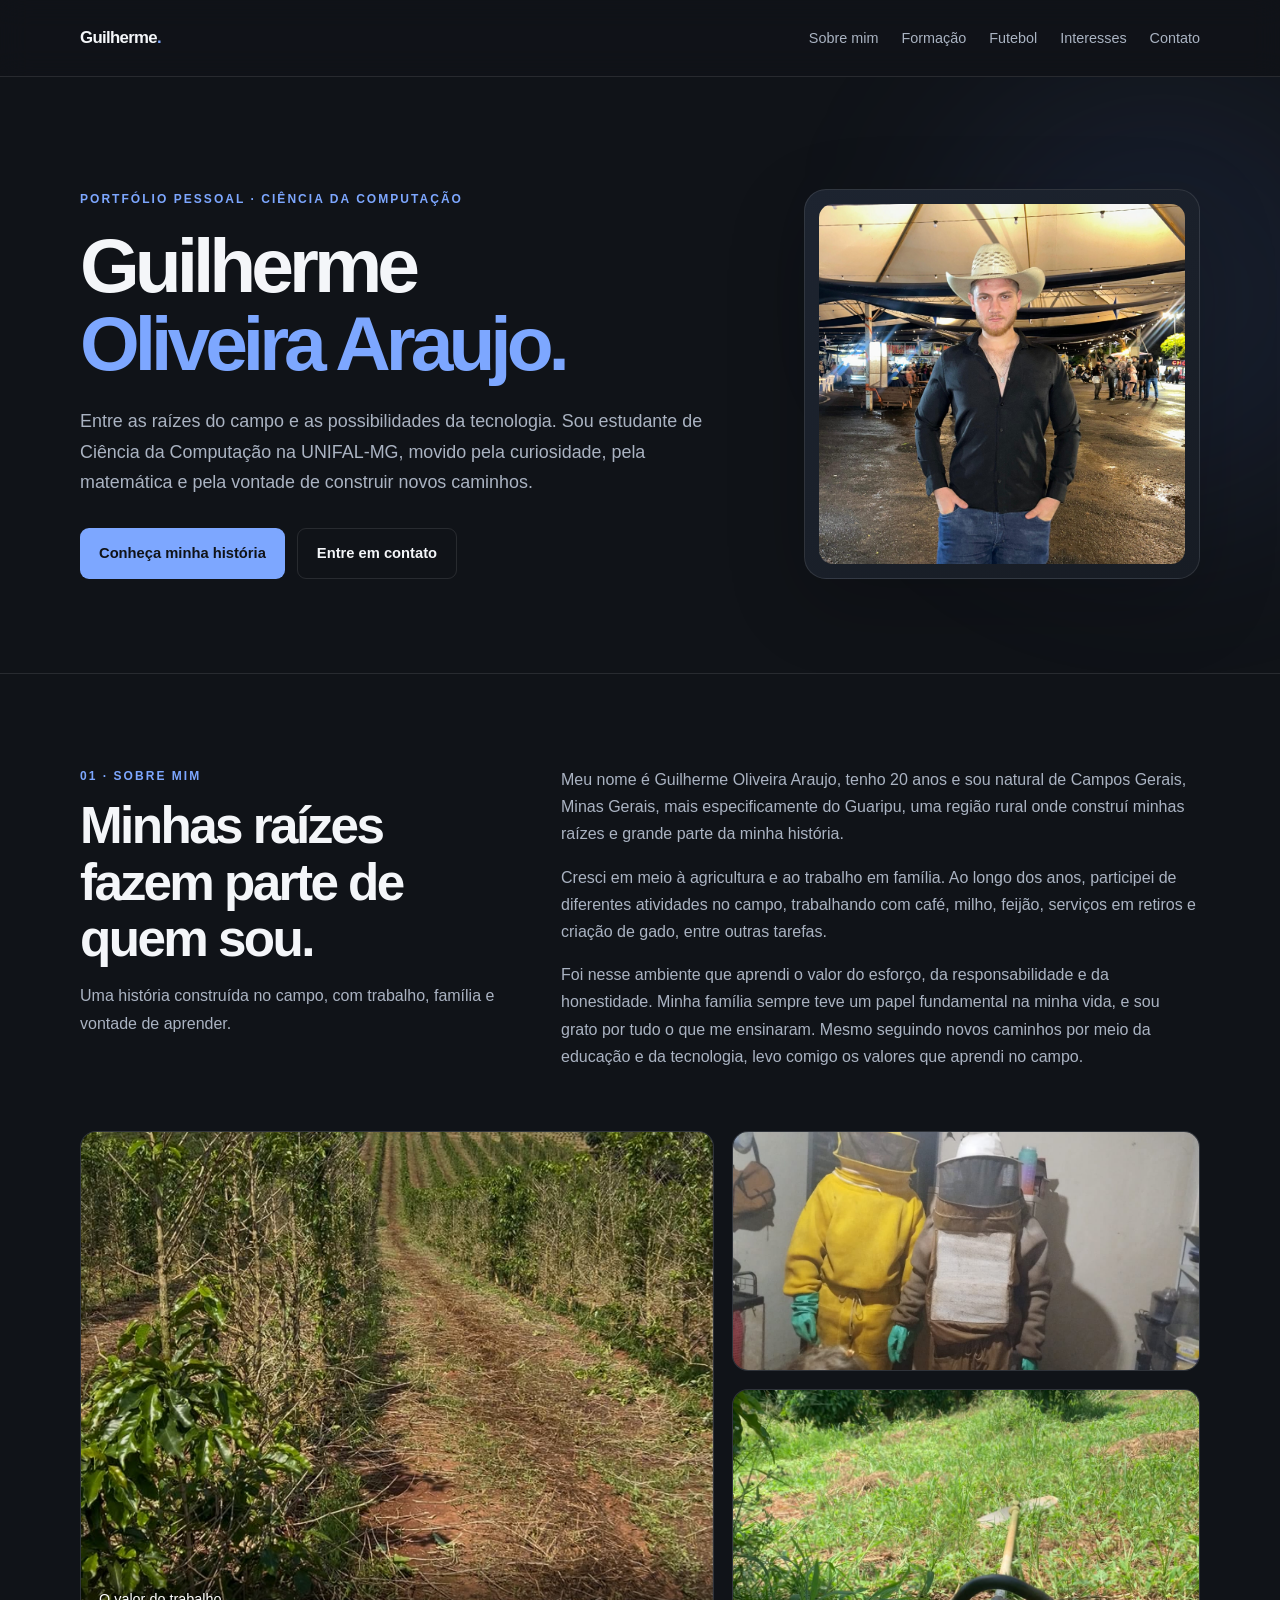
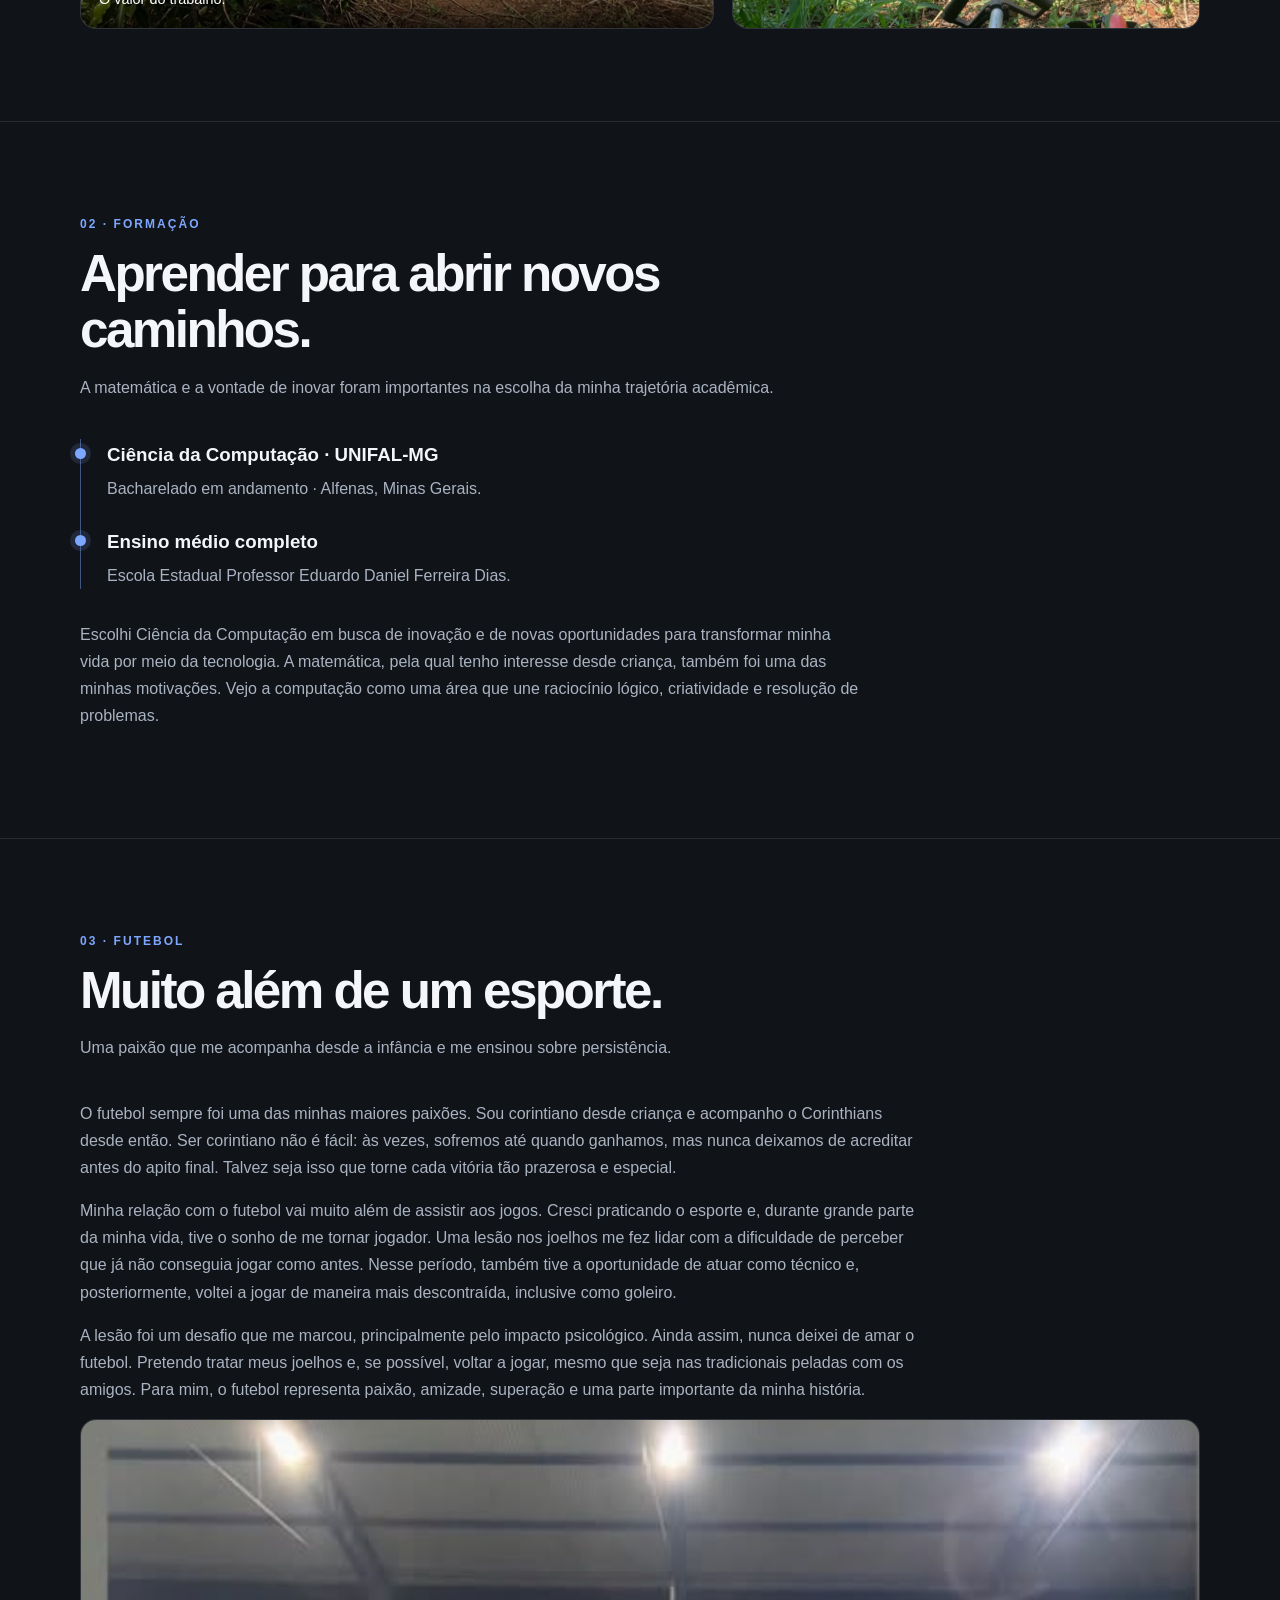
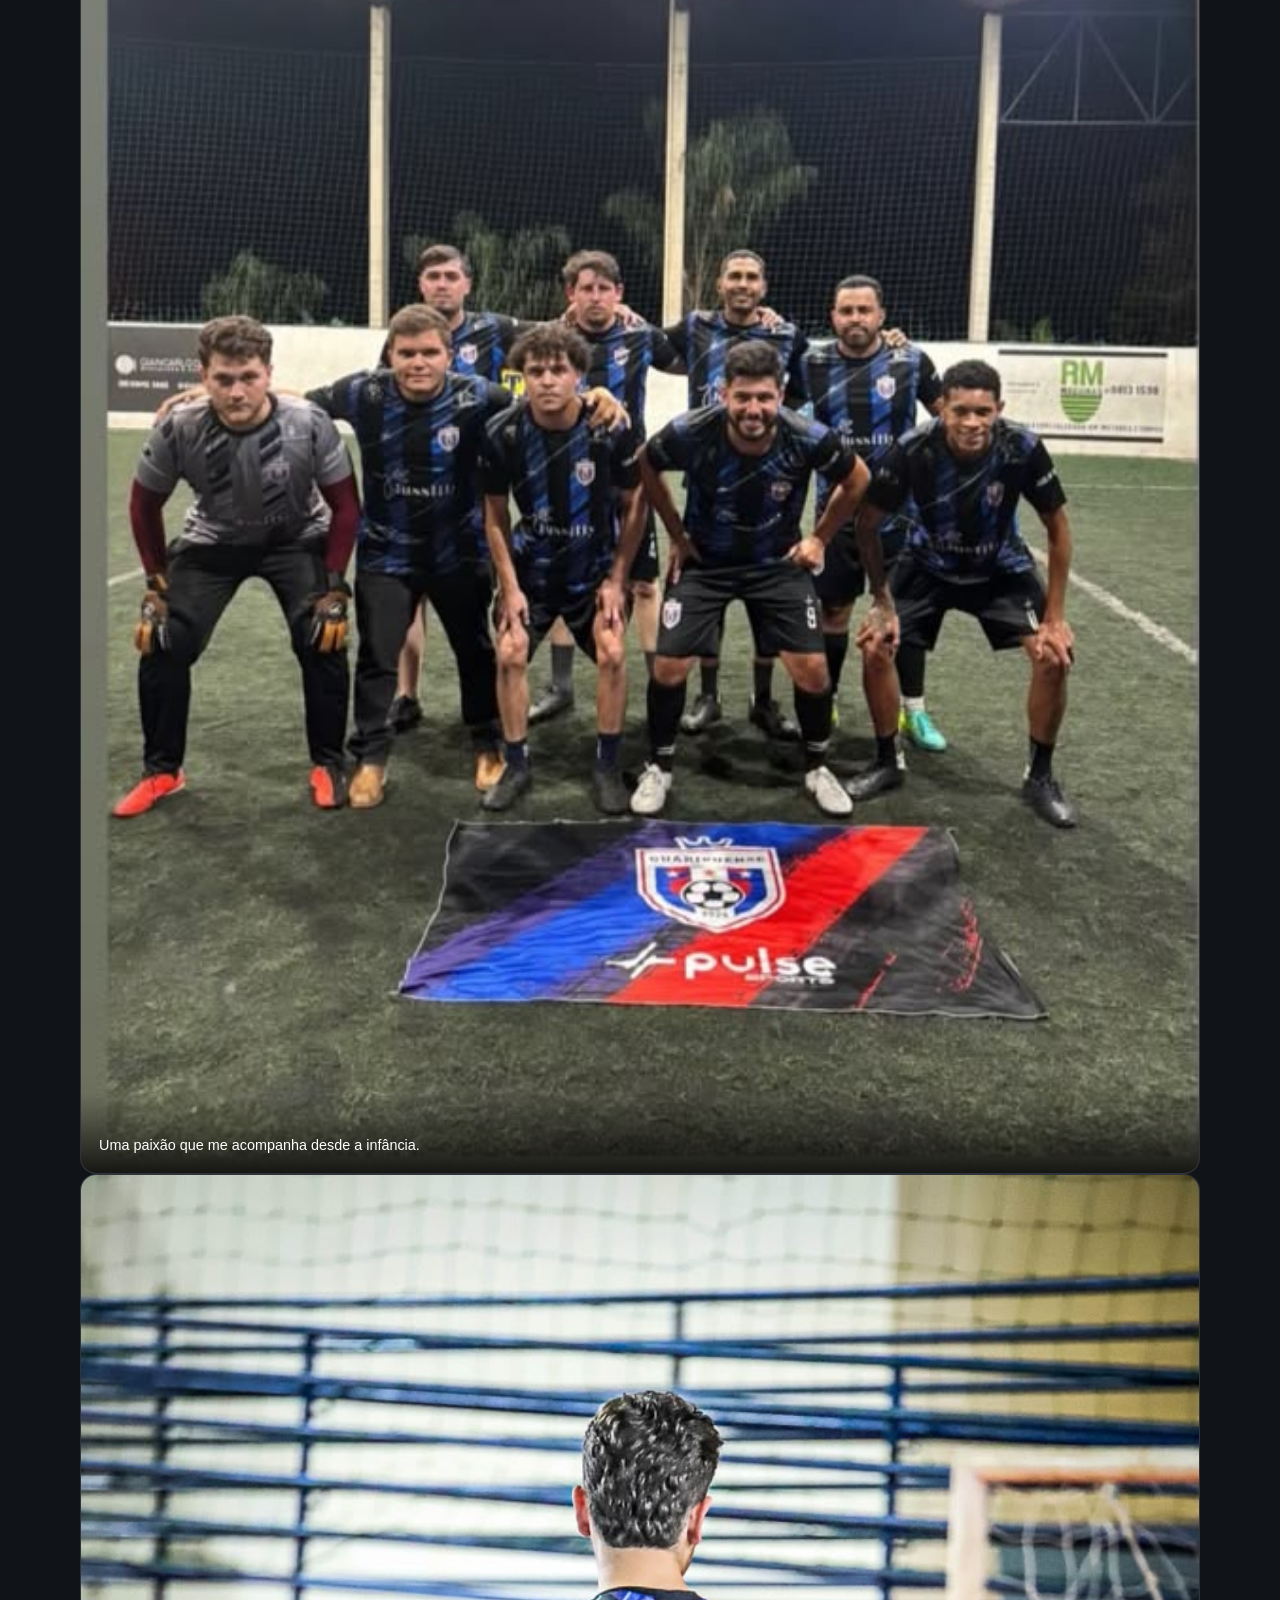
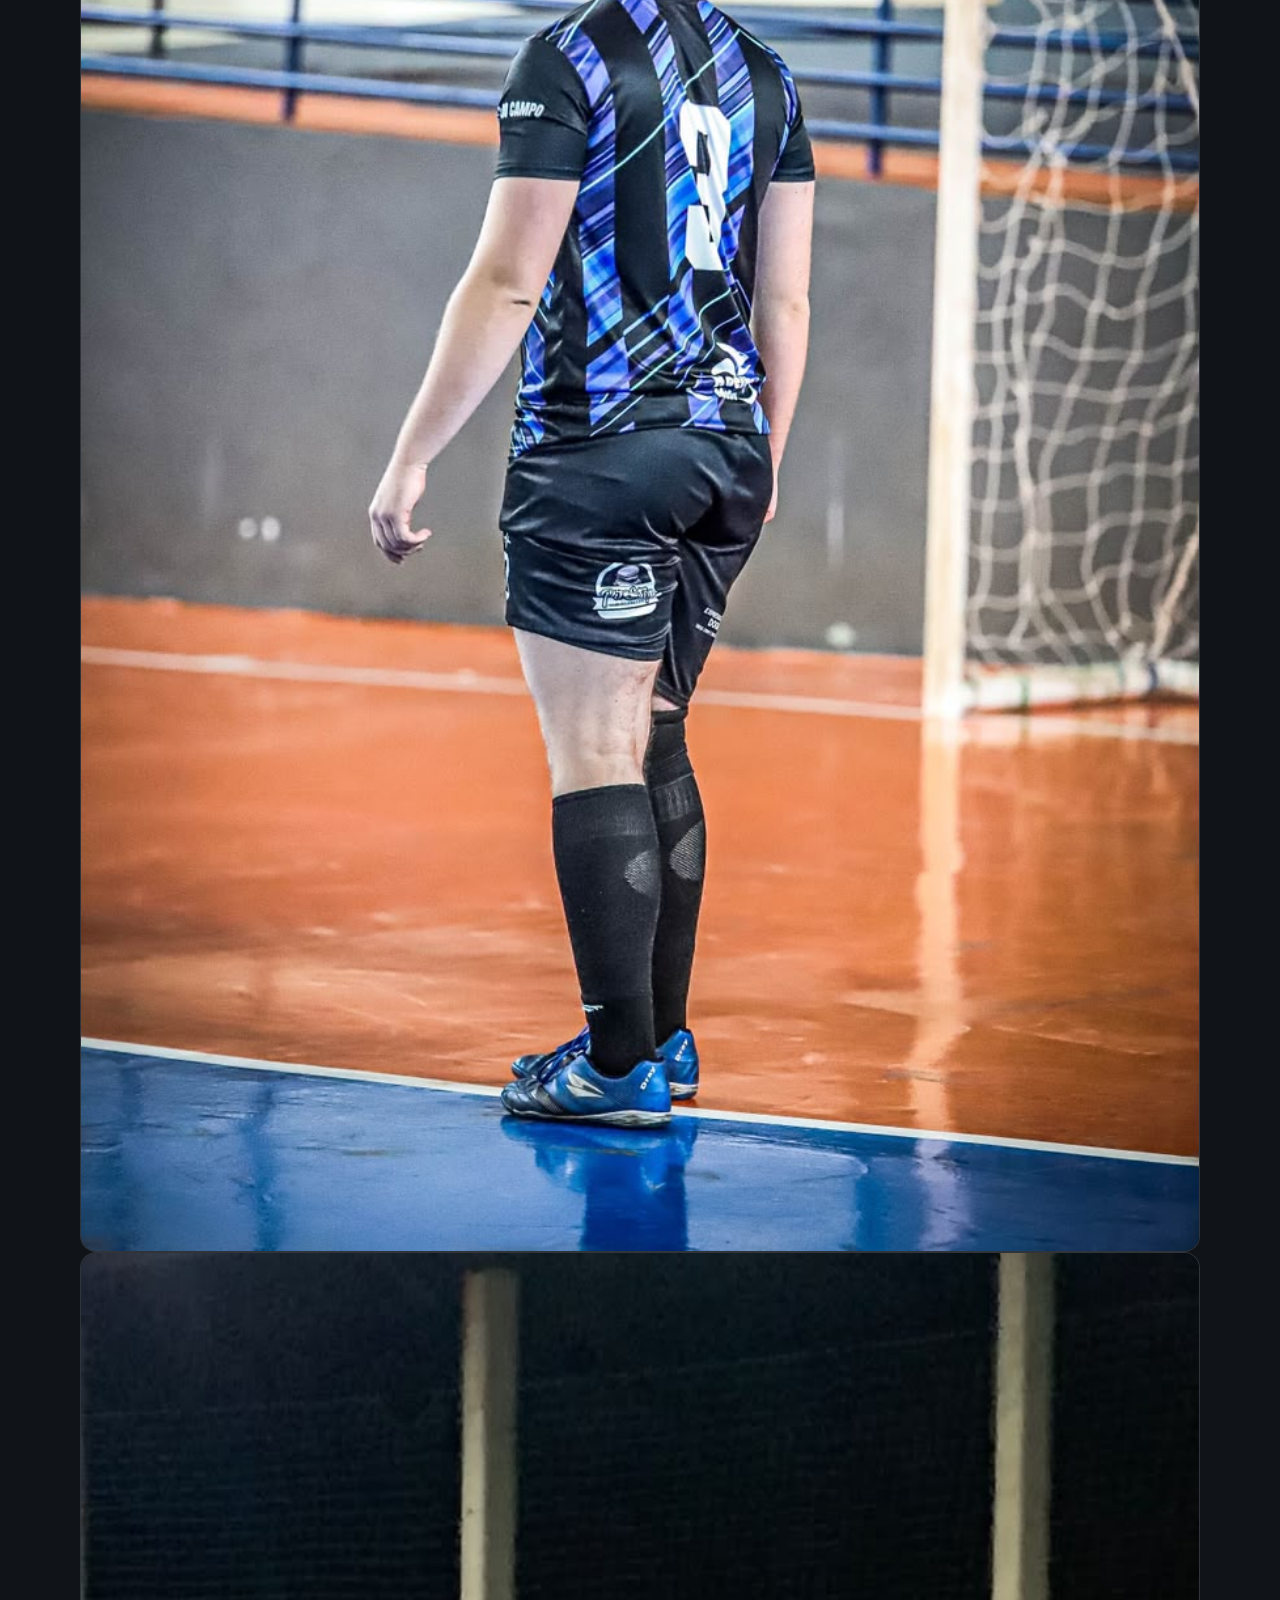
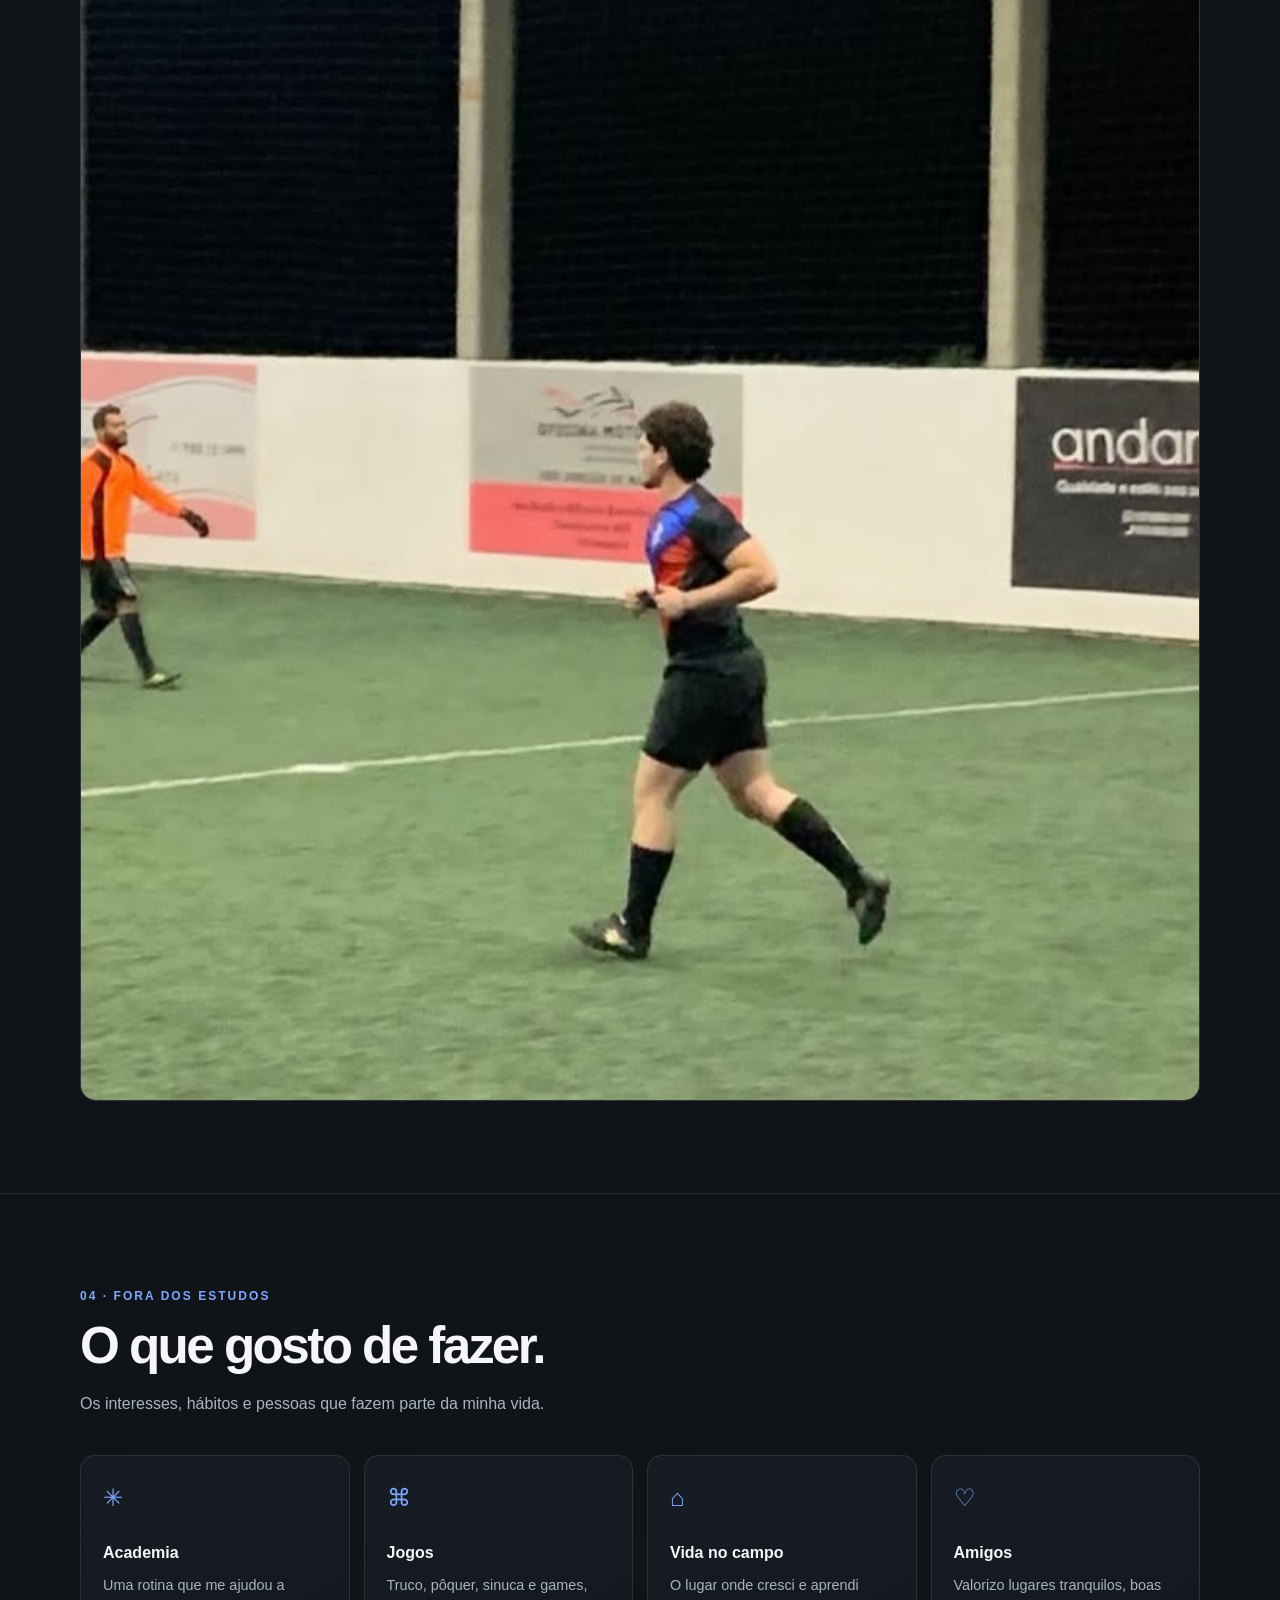
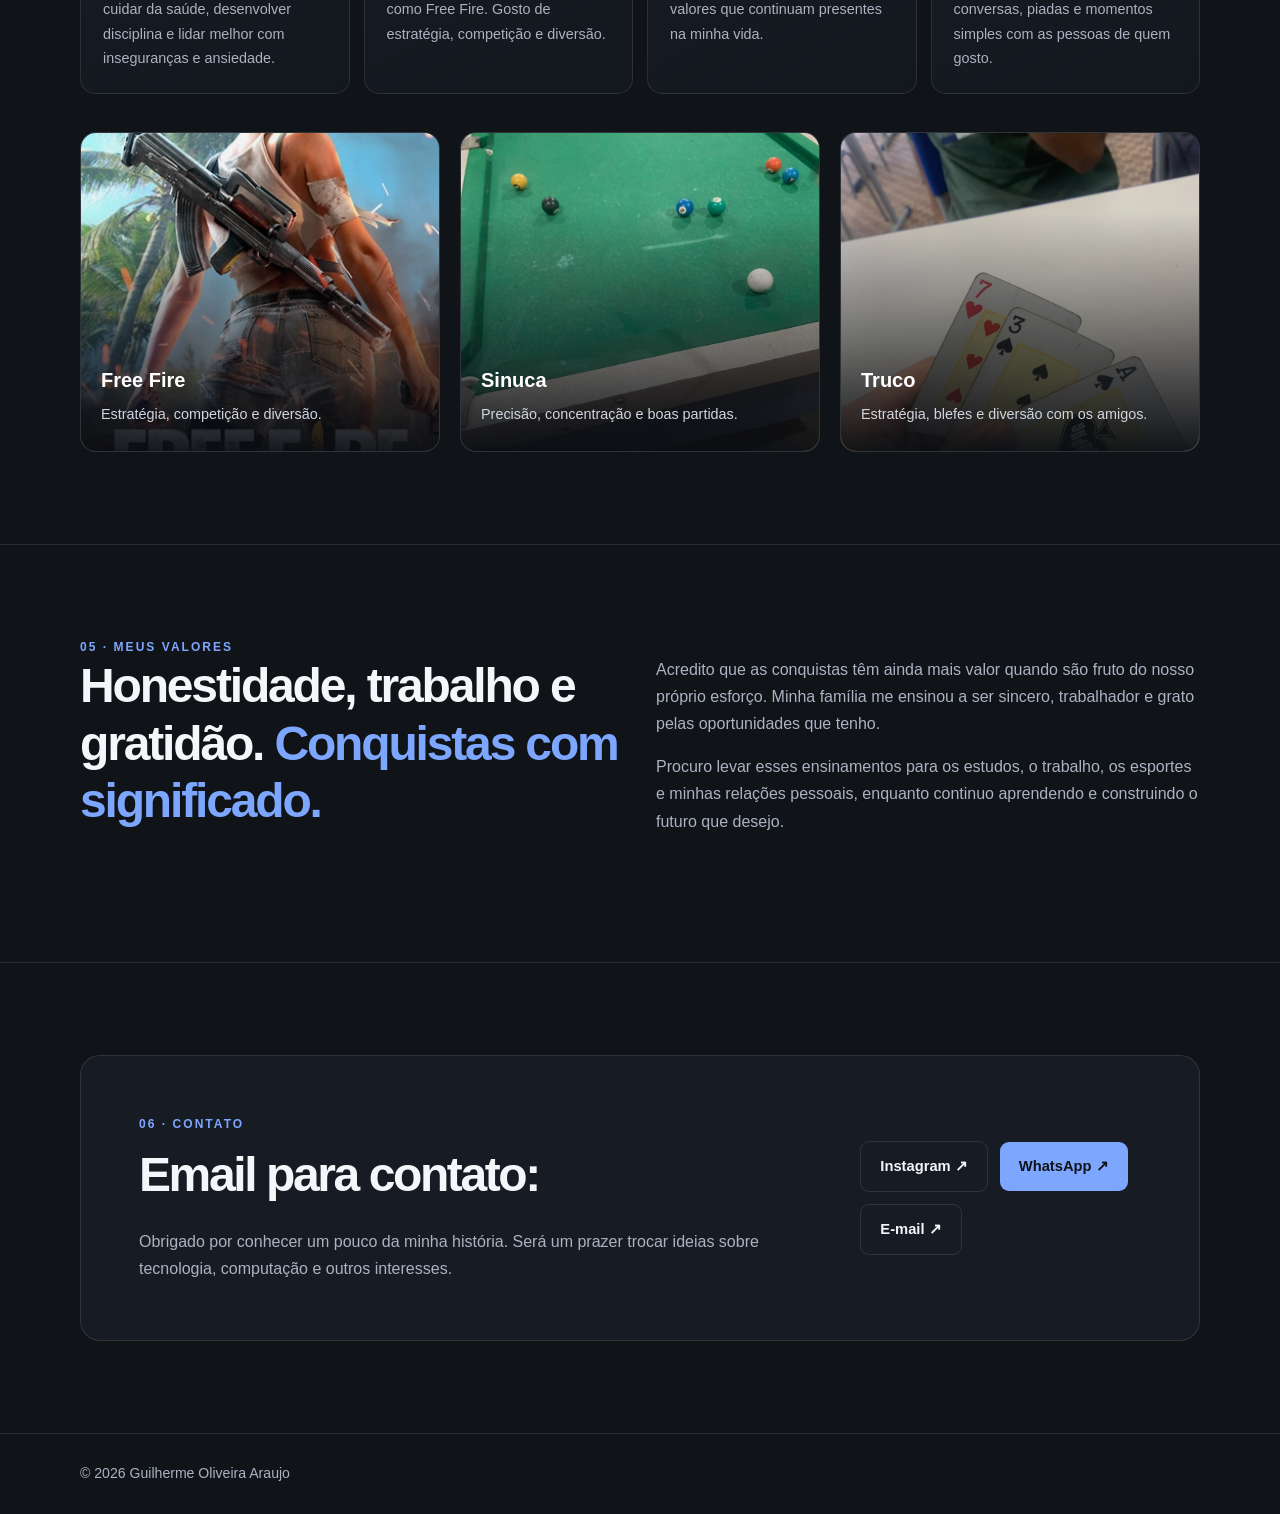
==== index.html @ 5af2e26a "Publica site pessoal" ====
<!DOCTYPE html>
<html lang="en-US">
<head><meta charset="UTF-8">
  
  <meta name="viewport" content="width=device-width, initial-scale=1">
  <title>Guilherme Oliveira Araujo</title>
<meta name="robots" content="max-image-preview:large">
<style id="wp-img-auto-sizes-contain-inline-css">
img:is([sizes=auto i],[sizes^="auto," i]){contain-intrinsic-size:3000px 1500px}
/*# sourceURL=wp-img-auto-sizes-contain-inline-css */
</style>
<style id="wp-emoji-styles-inline-css">

	img.wp-smiley, img.emoji {
		display: inline !important;
		border: none !important;
		box-shadow: none !important;
		height: 1em !important;
		width: 1em !important;
		margin: 0 0.07em !important;
		vertical-align: -0.1em !important;
		background: none !important;
		padding: 0 !important;
	}
/*# sourceURL=wp-emoji-styles-inline-css */
</style>
<style id="wp-block-library-inline-css">
:root{--wp-block-synced-color:#7a00df;--wp-block-synced-color--rgb:122,0,223;--wp-bound-block-color:var(--wp-block-synced-color);--wp-editor-canvas-background:#ddd;--wp-admin-theme-color:#007cba;--wp-admin-theme-color--rgb:0,124,186;--wp-admin-theme-color-darker-10:#006ba1;--wp-admin-theme-color-darker-10--rgb:0,107,160.5;--wp-admin-theme-color-darker-20:#005a87;--wp-admin-theme-color-darker-20--rgb:0,90,135;--wp-admin-border-width-focus:2px}@media (min-resolution:192dpi){:root{--wp-admin-border-width-focus:1.5px}}.wp-element-button{cursor:pointer}:root .has-very-light-gray-background-color{background-color:#eee}:root .has-very-dark-gray-background-color{background-color:#313131}:root .has-very-light-gray-color{color:#eee}:root .has-very-dark-gray-color{color:#313131}:root .has-vivid-green-cyan-to-vivid-cyan-blue-gradient-background{background:linear-gradient(135deg,#00d084,#0693e3)}:root .has-purple-crush-gradient-background{background:linear-gradient(135deg,#34e2e4,#4721fb 50%,#ab1dfe)}:root .has-hazy-dawn-gradient-background{background:linear-gradient(135deg,#faaca8,#dad0ec)}:root .has-subdued-olive-gradient-background{background:linear-gradient(135deg,#fafae1,#67a671)}:root .has-atomic-cream-gradient-background{background:linear-gradient(135deg,#fdd79a,#004a59)}:root .has-nightshade-gradient-background{background:linear-gradient(135deg,#330968,#31cdcf)}:root .has-midnight-gradient-background{background:linear-gradient(135deg,#020381,#2874fc)}:root{--wp--preset--font-size--normal:16px;--wp--preset--font-size--huge:42px}.has-regular-font-size{font-size:1em}.has-larger-font-size{font-size:2.625em}.has-normal-font-size{font-size:var(--wp--preset--font-size--normal)}.has-huge-font-size{font-size:var(--wp--preset--font-size--huge)}:root .has-text-align-center{text-align:center}:root .has-text-align-left{text-align:left}:root .has-text-align-right{text-align:right}.has-fit-text{white-space:nowrap!important}#end-resizable-editor-section{display:none}.aligncenter{clear:both}.items-justified-left{justify-content:flex-start}.items-justified-center{justify-content:center}.items-justified-right{justify-content:flex-end}.items-justified-space-between{justify-content:space-between}.screen-reader-text{word-wrap:normal!important;border:0;clip-path:inset(50%);height:1px;margin:-1px;overflow:hidden;padding:0;position:absolute;width:1px;word-break:normal!important}.screen-reader-text:focus{background-color:#ddd;clip-path:none;color:#444;display:block;font-size:1em;height:auto;left:5px;line-height:normal;padding:15px 23px 14px;text-decoration:none;top:5px;width:auto;z-index:100000}html :where(.has-border-color){border-style:solid}html :where([style^=border-color],[style*=";border-color"],[style*="; border-color"]){border-style:solid}html :where([style^=border-top-color],[style*=";border-top-color"],[style*="; border-top-color"]){border-top-style:solid}html :where([style^=border-right-color],[style*=";border-right-color"],[style*="; border-right-color"]){border-right-style:solid}html :where([style^=border-bottom-color],[style*=";border-bottom-color"],[style*="; border-bottom-color"]){border-bottom-style:solid}html :where([style^=border-left-color],[style*=";border-left-color"],[style*="; border-left-color"]){border-left-style:solid}html :where([style^=border-width],[style*=";border-width"],[style*="; border-width"]){border-style:solid}html :where([style^=border-top-width],[style*=";border-top-width"],[style*="; border-top-width"]){border-top-style:solid}html :where([style^=border-right-width],[style*=";border-right-width"],[style*="; border-right-width"]){border-right-style:solid}html :where([style^=border-bottom-width],[style*=";border-bottom-width"],[style*="; border-bottom-width"]){border-bottom-style:solid}html :where([style^=border-left-width],[style*=";border-left-width"],[style*="; border-left-width"]){border-left-style:solid}html :where(img[class*=wp-image-]){height:auto;max-width:100%}:where(figure){margin:0 0 1em}html :where(.is-position-sticky){--wp-admin--admin-bar--position-offset:var(--wp-admin--admin-bar--height,0px)}@media screen and (max-width:600px){html :where(.is-position-sticky){--wp-admin--admin-bar--position-offset:0px}}

/*# sourceURL=/wp-includes/css/dist/block-library/common.min.css */
</style>
<style id="classic-theme-styles-inline-css">
/*! This file is auto-generated */
.wp-block-button__link{color:#fff;background-color:#32373c;border-radius:9999px;box-shadow:none;text-decoration:none;padding:calc(.667em + 2px) calc(1.333em + 2px);font-size:1.125em}.wp-block-file__button{background:#32373c;color:#fff;text-decoration:none}
/*# sourceURL=/wp-includes/css/classic-themes.min.css */
</style>

<style id="global-styles-inline-css">
:root{--wp--preset--aspect-ratio--square: 1;--wp--preset--aspect-ratio--4-3: 4/3;--wp--preset--aspect-ratio--3-4: 3/4;--wp--preset--aspect-ratio--3-2: 3/2;--wp--preset--aspect-ratio--2-3: 2/3;--wp--preset--aspect-ratio--16-9: 16/9;--wp--preset--aspect-ratio--9-16: 9/16;--wp--preset--color--black: #000000;--wp--preset--color--cyan-bluish-gray: #abb8c3;--wp--preset--color--white: #ffffff;--wp--preset--color--pale-pink: #f78da7;--wp--preset--color--vivid-red: #cf2e2e;--wp--preset--color--luminous-vivid-orange: #ff6900;--wp--preset--color--luminous-vivid-amber: #fcb900;--wp--preset--color--light-green-cyan: #7bdcb5;--wp--preset--color--vivid-green-cyan: #00d084;--wp--preset--color--pale-cyan-blue: #8ed1fc;--wp--preset--color--vivid-cyan-blue: #0693e3;--wp--preset--color--vivid-purple: #9b51e0;--wp--preset--gradient--vivid-cyan-blue-to-vivid-purple: linear-gradient(135deg,rgb(6,147,227) 0%,rgb(155,81,224) 100%);--wp--preset--gradient--light-green-cyan-to-vivid-green-cyan: linear-gradient(135deg,rgb(122,220,180) 0%,rgb(0,208,130) 100%);--wp--preset--gradient--luminous-vivid-amber-to-luminous-vivid-orange: linear-gradient(135deg,rgb(252,185,0) 0%,rgb(255,105,0) 100%);--wp--preset--gradient--luminous-vivid-orange-to-vivid-red: linear-gradient(135deg,rgb(255,105,0) 0%,rgb(207,46,46) 100%);--wp--preset--gradient--very-light-gray-to-cyan-bluish-gray: linear-gradient(135deg,rgb(238,238,238) 0%,rgb(169,184,195) 100%);--wp--preset--gradient--cool-to-warm-spectrum: linear-gradient(135deg,rgb(74,234,220) 0%,rgb(151,120,209) 20%,rgb(207,42,186) 40%,rgb(238,44,130) 60%,rgb(251,105,98) 80%,rgb(254,248,76) 100%);--wp--preset--gradient--blush-light-purple: linear-gradient(135deg,rgb(255,206,236) 0%,rgb(152,150,240) 100%);--wp--preset--gradient--blush-bordeaux: linear-gradient(135deg,rgb(254,205,165) 0%,rgb(254,45,45) 50%,rgb(107,0,62) 100%);--wp--preset--gradient--luminous-dusk: linear-gradient(135deg,rgb(255,203,112) 0%,rgb(199,81,192) 50%,rgb(65,88,208) 100%);--wp--preset--gradient--pale-ocean: linear-gradient(135deg,rgb(255,245,203) 0%,rgb(182,227,212) 50%,rgb(51,167,181) 100%);--wp--preset--gradient--electric-grass: linear-gradient(135deg,rgb(202,248,128) 0%,rgb(113,206,126) 100%);--wp--preset--gradient--midnight: linear-gradient(135deg,rgb(2,3,129) 0%,rgb(40,116,252) 100%);--wp--preset--font-size--small: 13px;--wp--preset--font-size--medium: 20px;--wp--preset--font-size--large: 36px;--wp--preset--font-size--x-large: 42px;--wp--preset--spacing--20: 0.44rem;--wp--preset--spacing--30: 0.67rem;--wp--preset--spacing--40: 1rem;--wp--preset--spacing--50: 1.5rem;--wp--preset--spacing--60: 2.25rem;--wp--preset--spacing--70: 3.38rem;--wp--preset--spacing--80: 5.06rem;--wp--preset--shadow--natural: 6px 6px 9px rgba(0, 0, 0, 0.2);--wp--preset--shadow--deep: 12px 12px 50px rgba(0, 0, 0, 0.4);--wp--preset--shadow--sharp: 6px 6px 0px rgba(0, 0, 0, 0.2);--wp--preset--shadow--outlined: 6px 6px 0px -3px rgb(255, 255, 255), 6px 6px rgb(0, 0, 0);--wp--preset--shadow--crisp: 6px 6px 0px rgb(0, 0, 0);}.wp-block-button{--wp--preset--dimension--25: 25%;--wp--preset--dimension--50: 50%;--wp--preset--dimension--75: 75%;--wp--preset--dimension--100: 100%;}:where(body) { margin: 0; }:where(.is-layout-flex){gap: 0.5em;}:where(.is-layout-grid){gap: 0.5em;}body .is-layout-flex{display: flex;}.is-layout-flex{flex-wrap: wrap;align-items: center;}.is-layout-flex > :is(*, div){margin: 0;}body .is-layout-grid{display: grid;}.is-layout-grid > :is(*, div){margin: 0;}body{padding-top: 0px;padding-right: 0px;padding-bottom: 0px;padding-left: 0px;}:root :where(.wp-element-button, .wp-block-button__link){background-color: #32373c;border-width: 0;color: #fff;font-family: inherit;font-size: inherit;font-style: inherit;font-weight: inherit;letter-spacing: inherit;line-height: inherit;padding-top: calc(0.667em + 2px);padding-right: calc(1.333em + 2px);padding-bottom: calc(0.667em + 2px);padding-left: calc(1.333em + 2px);text-decoration: none;text-transform: inherit;}.has-black-color{color: var(--wp--preset--color--black) !important;}.has-cyan-bluish-gray-color{color: var(--wp--preset--color--cyan-bluish-gray) !important;}.has-white-color{color: var(--wp--preset--color--white) !important;}.has-pale-pink-color{color: var(--wp--preset--color--pale-pink) !important;}.has-vivid-red-color{color: var(--wp--preset--color--vivid-red) !important;}.has-luminous-vivid-orange-color{color: var(--wp--preset--color--luminous-vivid-orange) !important;}.has-luminous-vivid-amber-color{color: var(--wp--preset--color--luminous-vivid-amber) !important;}.has-light-green-cyan-color{color: var(--wp--preset--color--light-green-cyan) !important;}.has-vivid-green-cyan-color{color: var(--wp--preset--color--vivid-green-cyan) !important;}.has-pale-cyan-blue-color{color: var(--wp--preset--color--pale-cyan-blue) !important;}.has-vivid-cyan-blue-color{color: var(--wp--preset--color--vivid-cyan-blue) !important;}.has-vivid-purple-color{color: var(--wp--preset--color--vivid-purple) !important;}.has-black-background-color{background-color: var(--wp--preset--color--black) !important;}.has-cyan-bluish-gray-background-color{background-color: var(--wp--preset--color--cyan-bluish-gray) !important;}.has-white-background-color{background-color: var(--wp--preset--color--white) !important;}.has-pale-pink-background-color{background-color: var(--wp--preset--color--pale-pink) !important;}.has-vivid-red-background-color{background-color: var(--wp--preset--color--vivid-red) !important;}.has-luminous-vivid-orange-background-color{background-color: var(--wp--preset--color--luminous-vivid-orange) !important;}.has-luminous-vivid-amber-background-color{background-color: var(--wp--preset--color--luminous-vivid-amber) !important;}.has-light-green-cyan-background-color{background-color: var(--wp--preset--color--light-green-cyan) !important;}.has-vivid-green-cyan-background-color{background-color: var(--wp--preset--color--vivid-green-cyan) !important;}.has-pale-cyan-blue-background-color{background-color: var(--wp--preset--color--pale-cyan-blue) !important;}.has-vivid-cyan-blue-background-color{background-color: var(--wp--preset--color--vivid-cyan-blue) !important;}.has-vivid-purple-background-color{background-color: var(--wp--preset--color--vivid-purple) !important;}.has-black-border-color{border-color: var(--wp--preset--color--black) !important;}.has-cyan-bluish-gray-border-color{border-color: var(--wp--preset--color--cyan-bluish-gray) !important;}.has-white-border-color{border-color: var(--wp--preset--color--white) !important;}.has-pale-pink-border-color{border-color: var(--wp--preset--color--pale-pink) !important;}.has-vivid-red-border-color{border-color: var(--wp--preset--color--vivid-red) !important;}.has-luminous-vivid-orange-border-color{border-color: var(--wp--preset--color--luminous-vivid-orange) !important;}.has-luminous-vivid-amber-border-color{border-color: var(--wp--preset--color--luminous-vivid-amber) !important;}.has-light-green-cyan-border-color{border-color: var(--wp--preset--color--light-green-cyan) !important;}.has-vivid-green-cyan-border-color{border-color: var(--wp--preset--color--vivid-green-cyan) !important;}.has-pale-cyan-blue-border-color{border-color: var(--wp--preset--color--pale-cyan-blue) !important;}.has-vivid-cyan-blue-border-color{border-color: var(--wp--preset--color--vivid-cyan-blue) !important;}.has-vivid-purple-border-color{border-color: var(--wp--preset--color--vivid-purple) !important;}.has-vivid-cyan-blue-to-vivid-purple-gradient-background{background: var(--wp--preset--gradient--vivid-cyan-blue-to-vivid-purple) !important;}.has-light-green-cyan-to-vivid-green-cyan-gradient-background{background: var(--wp--preset--gradient--light-green-cyan-to-vivid-green-cyan) !important;}.has-luminous-vivid-amber-to-luminous-vivid-orange-gradient-background{background: var(--wp--preset--gradient--luminous-vivid-amber-to-luminous-vivid-orange) !important;}.has-luminous-vivid-orange-to-vivid-red-gradient-background{background: var(--wp--preset--gradient--luminous-vivid-orange-to-vivid-red) !important;}.has-very-light-gray-to-cyan-bluish-gray-gradient-background{background: var(--wp--preset--gradient--very-light-gray-to-cyan-bluish-gray) !important;}.has-cool-to-warm-spectrum-gradient-background{background: var(--wp--preset--gradient--cool-to-warm-spectrum) !important;}.has-blush-light-purple-gradient-background{background: var(--wp--preset--gradient--blush-light-purple) !important;}.has-blush-bordeaux-gradient-background{background: var(--wp--preset--gradient--blush-bordeaux) !important;}.has-luminous-dusk-gradient-background{background: var(--wp--preset--gradient--luminous-dusk) !important;}.has-pale-ocean-gradient-background{background: var(--wp--preset--gradient--pale-ocean) !important;}.has-electric-grass-gradient-background{background: var(--wp--preset--gradient--electric-grass) !important;}.has-midnight-gradient-background{background: var(--wp--preset--gradient--midnight) !important;}.has-small-font-size{font-size: var(--wp--preset--font-size--small) !important;}.has-medium-font-size{font-size: var(--wp--preset--font-size--medium) !important;}.has-large-font-size{font-size: var(--wp--preset--font-size--large) !important;}.has-x-large-font-size{font-size: var(--wp--preset--font-size--x-large) !important;}
/*# sourceURL=global-styles-inline-css */
</style>

<link rel="stylesheet" id="guilherme-portfolio-style-css" href="/wp-content/themes/guia-portfolio-elegante/style.css?ver=1.0.0" media="all">
<link rel="EditURI" type="application/rsd+xml" title="RSD" href="/xmlrpc.php?rsd">
<meta name="generator" content="WordPress 7.1.3">
</head>
<body class="home blog wp-theme-guia-portfolio-elegante">
<header class="site-header">
  <div class="container nav-wrap">
    <a class="brand" href="#inicio">Guilherme<span>.</span></a>
    <button class="menu-toggle" aria-controls="site-navigation" aria-expanded="false">Menu</button>
    <nav id="site-navigation" class="site-nav" aria-label="Navegação principal">
      <a href="#sobre">Sobre mim</a>
      <a href="#formacao">Formação</a>
      <a href="#futebol">Futebol</a>
      <a href="#interesses">Interesses</a>
      <a href="#contato">Contato</a>
    </nav>
  </div>
</header>

<main>
  <section id="inicio" class="hero">
    <div class="container hero-grid">
      <div>
        <div class="eyebrow">Portfólio pessoal · Ciência da Computação</div>
        <h1>Guilherme<br><span>Oliveira Araujo.</span></h1>
        <p class="hero-lead">Entre as raízes do campo e as possibilidades da tecnologia. Sou estudante de Ciência da Computação na UNIFAL-MG, movido pela curiosidade, pela matemática e pela vontade de construir novos caminhos.</p>
        <div class="hero-actions">
          <a class="button button-primary" href="#sobre">Conheça minha história</a>
          <a class="button button-secondary" href="#contato">Entre em contato</a>
        </div>
      </div>
      <div class="hero-card">
    <img class="hero-photo" src="/wp-content/uploads/2026/10/WhatsApp-Image-2026-10-23-at-17.49.17-scaled.jpeg" alt="Guilherme Oliveira Araujo">
</div>
  </div></section>

  <section id="sobre" class="section">
    <div class="container about-grid">
      <div class="section-heading">
        <div class="eyebrow">01 · Sobre mim</div>
        <h2>Minhas raízes fazem parte de quem sou.</h2>
        <p>Uma história construída no campo, com trabalho, família e vontade de aprender.</p>
      </div>
      <div class="content-copy">
        <p>Meu nome é Guilherme Oliveira Araujo, tenho 20 anos e sou natural de Campos Gerais, Minas Gerais, mais especificamente do Guaripu, uma região rural onde construí minhas raízes e grande parte da minha história.</p>
        <p>Cresci em meio à agricultura e ao trabalho em família. Ao longo dos anos, participei de diferentes atividades no campo, trabalhando com café, milho, feijão, serviços em retiros e criação de gado, entre outras tarefas.</p>
        <p>Foi nesse ambiente que aprendi o valor do esforço, da responsabilidade e da honestidade. Minha família sempre teve um papel fundamental na minha vida, e sou grato por tudo o que me ensinaram. Mesmo seguindo novos caminhos por meio da educação e da tecnologia, levo comigo os valores que aprendi no campo.</p>
      </div>
    </div>
    <div class="container">
    <div class="field-gallery">
        <figure class="field-photo field-photo-main">
            <img src="/wp-content/uploads/2026/10/WhatsApp-Image-2026-10-23-at-18.20.45.jpeg" alt="Esqueleta de café">
            <figcaption>O valor do trabalho.</figcaption>
        </figure>

        <figure class="field-photo">
            <img src="/wp-content/uploads/2026/10/WhatsApp-Image-2026-10-22-at-15.25.161.jpeg" alt="Apicultura">
        </figure>

        <figure class="field-photo">
            <img src="/wp-content/uploads/2026/10/WhatsApp-Image-2026-10-22-at-15.25.15.jpeg" alt="Capina">
        </figure>
    </div>
</div>
  </section>

  <section id="formacao" class="section">
    <div class="container">
      <div class="section-heading">
        <div class="eyebrow">02 · Formação</div>
        <h2>Aprender para abrir novos caminhos.</h2>
        <p>A matemática e a vontade de inovar foram importantes na escolha da minha trajetória acadêmica.</p>
      </div>
      <div class="timeline">
        <div class="timeline-item">
          <h3>Ciência da Computação · UNIFAL-MG</h3>
          <p>Bacharelado em andamento · Alfenas, Minas Gerais.</p>
        </div>
        <div class="timeline-item">
          <h3>Ensino médio completo</h3>
          <p>Escola Estadual Professor Eduardo Daniel Ferreira Dias.</p>
        </div>
      </div>
      <div class="content-copy" style="max-width:780px;margin-top:32px">
        <p>Escolhi Ciência da Computação em busca de inovação e de novas oportunidades para transformar minha vida por meio da tecnologia. A matemática, pela qual tenho interesse desde criança, também foi uma das minhas motivações. Vejo a computação como uma área que une raciocínio lógico, criatividade e resolução de problemas.</p>
      </div>
    </div>
  </section>

  <section id="futebol" class="section">
    <div class="container">
      <div class="section-heading">
        <div class="eyebrow">03 · Futebol</div>
        <h2>Muito além de um esporte.</h2>
        <p>Uma paixão que me acompanha desde a infância e me ensinou sobre persistência.</p>
      </div>
      <div class="content-copy" style="max-width:850px">
        <p>O futebol sempre foi uma das minhas maiores paixões. Sou corintiano desde criança e acompanho o Corinthians desde então. Ser corintiano não é fácil: às vezes, sofremos até quando ganhamos, mas nunca deixamos de acreditar antes do apito final. Talvez seja isso que torne cada vitória tão prazerosa e especial.</p>
        <p>Minha relação com o futebol vai muito além de assistir aos jogos. Cresci praticando o esporte e, durante grande parte da minha vida, tive o sonho de me tornar jogador. Uma lesão nos joelhos me fez lidar com a dificuldade de perceber que já não conseguia jogar como antes. Nesse período, também tive a oportunidade de atuar como técnico e, posteriormente, voltei a jogar de maneira mais descontraída, inclusive como goleiro.</p>
        <p>A lesão foi um desafio que me marcou, principalmente pelo impacto psicológico. Ainda assim, nunca deixei de amar o futebol. Pretendo tratar meus joelhos e, se possível, voltar a jogar, mesmo que seja nas tradicionais peladas com os amigos. Para mim, o futebol representa paixão, amizade, superação e uma parte importante da minha história.</p>
      </div>
      <div class="football-gallery">
    <figure class="football-photo football-photo-main">
        <img src="/wp-content/uploads/2026/10/WhatsApp-Image-2026-10-22-at-15.26.08.jpeg" alt="Guilherme jogando futebol">
        <figcaption>Uma paixão que me acompanha desde a infância.</figcaption>
    </figure>

    <figure class="football-photo">
        <img src="/wp-content/uploads/2026/10/WhatsApp-Image-2026-10-22-at-15.25.151.jpeg" alt="Momento da minha trajetória no futebol">
    </figure>

    <figure class="football-photo">
        <img src="/wp-content/uploads/2026/10/WhatsApp-Image-2026-10-22-at-15.25.46.jpeg" alt="Recordação da minha história no futebol">
    </figure>
</div>
    </div>
  </section>

  <section id="interesses" class="section">
    <div class="container">
      <div class="section-heading">
        <div class="eyebrow">04 · Fora dos estudos</div>
        <h2>O que gosto de fazer.</h2>
        <p>Os interesses, hábitos e pessoas que fazem parte da minha vida.</p>
      </div>
      <div class="interest-grid">
        <article class="interest"><div class="symbol">✳</div><h3>Academia</h3><p>Uma rotina que me ajudou a cuidar da saúde, desenvolver disciplina e lidar melhor com inseguranças e ansiedade.</p></article>
        <article class="interest"><div class="symbol">⌘</div><h3>Jogos</h3><p>Truco, pôquer, sinuca e games, como Free Fire. Gosto de estratégia, competição e diversão.</p></article>
        <article class="interest"><div class="symbol">⌂</div><h3>Vida no campo</h3><p>O lugar onde cresci e aprendi valores que continuam presentes na minha vida.</p></article>
        <article class="interest"><div class="symbol">♡</div><h3>Amigos</h3><p>Valorizo lugares tranquilos, boas conversas, piadas e momentos simples com as pessoas de quem gosto.</p></article>
      </div>
      <div class="hobbies-gallery">

    <article class="hobby-photo">
        <img src="/wp-content/uploads/2026/10/Free_fire_battlegrounds.jpeg" alt="Free Fire">
        <div class="hobby-overlay">
            <h3>Free Fire</h3>
            <p>Estratégia, competição e diversão.</p>
        </div>
    </article>

    <article class="hobby-photo">
        <img src="/wp-content/uploads/2026/10/WhatsApp-Image-2026-10-22-at-15.25.17.jpeg" alt="Jogando sinuca">
        <div class="hobby-overlay">
            <h3>Sinuca</h3>
            <p>Precisão, concentração e boas partidas.</p>
        </div>
    </article>

    <article class="hobby-photo">
        <img src="/wp-content/uploads/2026/10/WhatsApp-Image-2026-10-22-at-15.25.12.jpeg" alt="Jogando truco">
        <div class="hobby-overlay">
            <h3>Truco</h3>
            <p>Estratégia, blefes e diversão com os amigos.</p>
        </div>
    </article>

</div>
    </div>
  </section>

  <section class="section">
    <div class="container values">
      <div>
        <div class="eyebrow">05 · Meus valores</div>
        <h2 class="values-statement">Honestidade, trabalho e gratidão. <span>Conquistas com significado.</span></h2>
      </div>
      <div class="content-copy">
        <p>Acredito que as conquistas têm ainda mais valor quando são fruto do nosso próprio esforço. Minha família me ensinou a ser sincero, trabalhador e grato pelas oportunidades que tenho.</p>
        <p>Procuro levar esses ensinamentos para os estudos, o trabalho, os esportes e minhas relações pessoais, enquanto continuo aprendendo e construindo o futuro que desejo.</p>
      </div>
    </div>
  </section>

  <section id="contato" class="section">
    <div class="container">
      <div class="contact-box">
        <div>
          <div class="eyebrow">06 · Contato</div>
          <h2>Email para contato:</h2>
          <p>Obrigado por conhecer um pouco da minha história. Será um prazer trocar ideias sobre tecnologia, computação e outros interesses.</p>
        </div>
        <div class="social-buttons">

    <a class="button button-secondary" href="https://www.instagram.com/guilherme.10rsrs/" target="_blank" rel="noopener noreferrer">
        Instagram ↗
    </a>

    <a class="button button-primary" href="https://wa.me/5535988490184" target="_blank" rel="noopener noreferrer">
        WhatsApp ↗
    </a>

    <a class="button button-secondary" href="mailto:guilherme.araujo1@sou.unifal-mg.edu.br">
        E-mail ↗
    </a>

</div>
      </div>
    </div>
  </section>
</main>

<footer class="site-footer">
  <div class="container footer-wrap">
    <span>© 2026 Guilherme Oliveira Araujo</span>
  </div>
</footer>
<script type="speculationrules">
{"prefetch":[{"source":"document","where":{"and":[{"href_matches":"/*"},{"not":{"href_matches":["/wp-*.php","/wp-admin/*","/wp-content/uploads/*","/wp-content/*","/wp-content/plugins/*","/wp-content/themes/guia-portfolio-elegante/*","/*\\?(.+)"]}},{"not":{"selector_matches":"a[rel~=\"nofollow\"]"}},{"not":{"selector_matches":".no-prefetch, .no-prefetch a"}}]},"eagerness":"conservative"}]}
</script>
<script id="guilherme-portfolio-script-js" src="/wp-content/themes/guia-portfolio-elegante/script.js?ver=1.0.0"></script>
<script id="wp-emoji-settings" type="application/json">
{"baseUrl":"https://s.w.org/images/core/emoji/17.0.2/72x72/","ext":".png","svgUrl":"https://s.w.org/images/core/emoji/17.0.2/svg/","svgExt":".svg","source":{"concatemoji":"/wp-includes/js/wp-emoji-release.min.js?ver=7.1.3"}}
</script>
<script type="module">
/*! This file is auto-generated */
var e="script#wp-emoji-settings",t=document.querySelector(e);if(!(t instanceof HTMLScriptElement))throw new Error("Element missing: "+e);const r=JSON.parse(t.text),s=(window._wpemojiSettings=r,"wpEmojiSettingsSupports"),o=["flag","emoji"];function i(e){try{var t={supportTests:e,timestamp:(new Date).valueOf()};sessionStorage.setItem(s,JSON.stringify(t))}catch(e){}}function c(e,t,n){e.clearRect(0,0,e.canvas.width,e.canvas.height),e.fillText(t,0,0);t=new Uint32Array(e.getImageData(0,0,e.canvas.width,e.canvas.height).data);e.clearRect(0,0,e.canvas.width,e.canvas.height),e.fillText(n,0,0);const r=new Uint32Array(e.getImageData(0,0,e.canvas.width,e.canvas.height).data);return t.every((e,t)=>e===r[t])}function p(e,t){e.clearRect(0,0,e.canvas.width,e.canvas.height),e.fillText(t,0,0);var n=e.getImageData(16,16,1,1);for(let e=0;e<n.data.length;e++)if(0!==n.data[e])return!1;return!0}function u(e,t,n,r){switch(t){case"flag":return n(e,"\ud83c\udff3\ufe0f\u200d\u26a7\ufe0f","\ud83c\udff3\ufe0f\u200b\u26a7\ufe0f")?!1:!n(e,"\ud83c\udde8\ud83c\uddf6","\ud83c\udde8\u200b\ud83c\uddf6")&&!n(e,"\ud83c\udff4\udb40\udc67\udb40\udc62\udb40\udc65\udb40\udc6e\udb40\udc67\udb40\udc7f","\ud83c\udff4\u200b\udb40\udc67\u200b\udb40\udc62\u200b\udb40\udc65\u200b\udb40\udc6e\u200b\udb40\udc67\u200b\udb40\udc7f");case"emoji":return!r(e,"\ud83e\u1fac8")}return!1}function f(e,t,n,r){let a;const s=(a="undefined"!=typeof WorkerGlobalScope&&self instanceof WorkerGlobalScope?new OffscreenCanvas(300,150):document.createElement("canvas")).getContext("2d",{willReadFrequently:!0}),o=(s.textBaseline="top",s.font="600 32px Arial",{});return e.forEach(e=>{o[e]=t(s,e,n,r)}),o}function a(e){var t=document.createElement("script");t.src=e,t.defer=!0,document.head.appendChild(t)}r.supports={everything:!0,everythingExceptFlag:!0},new Promise(t=>{let n=function(){try{var e=JSON.parse(sessionStorage.getItem(s));if("object"==typeof e&&"number"==typeof e.timestamp&&(new Date).valueOf()<e.timestamp+604800&&"object"==typeof e.supportTests)return e.supportTests}catch(e){}return null}();if(!n){if("undefined"!=typeof Worker&&"undefined"!=typeof OffscreenCanvas&&"undefined"!=typeof URL&&URL.createObjectURL&&"undefined"!=typeof Blob)try{var e="postMessage("+f.toString()+"("+[JSON.stringify(o),u.toString(),c.toString(),p.toString()].join(",")+"));",r=new Blob([e],{type:"text/javascript"});const a=new Worker(URL.createObjectURL(r),{name:"wpTestEmojiSupports"});return void(a.onmessage=e=>{i(n=e.data),a.terminate(),t(n)})}catch(e){}i(n=f(o,u,c,p))}t(n)}).then(e=>{for(const n in e)r.supports[n]=e[n],r.supports.everything=r.supports.everything&&r.supports[n],"flag"!==n&&(r.supports.everythingExceptFlag=r.supports.everythingExceptFlag&&r.supports[n]);var t;r.supports.everythingExceptFlag=r.supports.everythingExceptFlag&&!r.supports.flag,r.supports.everything||((t=r.source||{}).concatemoji?a(t.concatemoji):t.wpemoji&&t.twemoji&&(a(t.twemoji),a(t.wpemoji)))});
//# sourceURL=/wp-includes/js/wp-emoji-loader.min.js
</script>
</body>
</html>
---- wp-content/themes/guia-portfolio-elegante/style.css ----
/*
Theme Name: Guilherme - Portfólio Pessoal
Theme URI: https://example.com/
Author: Guilherme Oliveira Araujo
Description: Tema one-page pessoal, elegante e responsivo para portfólio.
Version: 1.0.0
Text Domain: guilherme-portfolio
*/

:root {
  --bg: #101318;
  --surface: #171c24;
  --surface-2: #1d2430;
  --text: #f4f6f9;
  --muted: #aab3c2;
  --accent: #7da7ff;
  --accent-soft: rgba(125, 167, 255, .14);
  --border: rgba(255,255,255,.10);
  --max-width: 1120px;
}
* { box-sizing: border-box; }
html { scroll-behavior: smooth; scroll-padding-top: 88px; }
body {
  margin: 0; background: var(--bg); color: var(--text);
  font-family: Inter, -apple-system, BlinkMacSystemFont, "Segoe UI", sans-serif;
  line-height: 1.7; -webkit-font-smoothing: antialiased;
}
a { color: inherit; text-decoration: none; }
img { max-width: 100%; height: auto; display: block; }
.container { width: min(var(--max-width), calc(100% - 40px)); margin-inline: auto; }
.site-header {
  position: sticky; top: 0; z-index: 20; background: rgba(16,19,24,.88);
  border-bottom: 1px solid var(--border); backdrop-filter: blur(14px);
}
.nav-wrap { min-height: 76px; display: flex; align-items: center; justify-content: space-between; gap: 24px; }
.brand { font-weight: 750; letter-spacing: -.04em; font-size: 1.05rem; }
.brand span { color: var(--accent); }
.site-nav { display: flex; gap: 23px; align-items: center; }
.site-nav a { color: var(--muted); font-size: .9rem; transition: color .2s ease; }
.site-nav a:hover, .site-nav a:focus { color: var(--text); }
.menu-toggle { display: none; background: transparent; border: 1px solid var(--border); color: var(--text); border-radius: 8px; padding: 8px 12px; }
.hero { padding: 112px 0 94px; position: relative; overflow: hidden; }
.hero::before { content: ""; position: absolute; width: 440px; height: 440px; border-radius: 50%; background: rgba(91,132,220,.10); filter: blur(90px); right: -100px; top: 0; pointer-events: none; }
.hero-grid { display: grid; grid-template-columns: 1.25fr .75fr; align-items: center; gap: 64px; position: relative; }
.eyebrow { color: var(--accent); text-transform: uppercase; letter-spacing: .17em; font-size: .75rem; font-weight: 750; }
h1, h2, h3, p { margin-top: 0; }
h1 { font-size: clamp(2.8rem, 6vw, 5.4rem); line-height: 1.02; letter-spacing: -.065em; margin: 16px 0 24px; }
h1 span { color: var(--accent); }
.hero-lead { color: var(--muted); max-width: 640px; font-size: 1.12rem; }
.hero-actions { display: flex; gap: 12px; flex-wrap: wrap; margin-top: 30px; }
.button { display: inline-flex; align-items: center; justify-content: center; padding: 12px 19px; border-radius: 9px; font-weight: 650; font-size: .92rem; transition: transform .2s ease, background .2s ease; }
.button:hover { transform: translateY(-2px); }
.button-primary { background: var(--accent); color: #101318; }
.button-secondary { border: 1px solid var(--border); color: var(--text); }
.hero-card { min-height: 360px; border: 1px solid var(--border); border-radius: 22px; padding: 14px; background: linear-gradient(145deg, var(--surface-2), var(--surface)); box-shadow: 0 24px 80px rgba(0,0,0,.20); }
.photo-placeholder { min-height: 330px; height: 100%; display: grid; place-items: center; text-align: center; padding: 24px; border: 1px dashed rgba(255,255,255,.2); border-radius: 14px; color: var(--muted); background: radial-gradient(circle at 50% 30%, rgba(125,167,255,.13), transparent 55%); }
.photo-placeholder strong { display: block; color: var(--text); font-size: 1.05rem; margin-bottom: 7px; }
.section { padding: 92px 0; border-top: 1px solid var(--border); }
.section-heading { max-width: 700px; margin-bottom: 38px; }
.section-heading h2 { font-size: clamp(2rem, 4vw, 3.2rem); letter-spacing: -.05em; line-height: 1.1; margin: 12px 0 15px; }
.section-heading p, .muted { color: var(--muted); }
.about-grid { display: grid; grid-template-columns: .8fr 1.2fr; gap: 55px; align-items: start; }
.quote-card { background: var(--surface); border: 1px solid var(--border); border-radius: 16px; padding: 28px; }
.quote-card p { font-size: 1.2rem; line-height: 1.5; margin-bottom: 0; }
.content-copy p { color: var(--muted); }
.cards { display: grid; grid-template-columns: repeat(2, 1fr); gap: 18px; }
.card { background: var(--surface); border: 1px solid var(--border); border-radius: 15px; padding: 26px; }
.card .number { color: var(--accent); font-size: .8rem; letter-spacing: .1em; font-weight: 750; }
.card h3 { margin: 12px 0 8px; font-size: 1.2rem; }
.card p { color: var(--muted); margin-bottom: 0; }
.timeline { border-left: 1px solid rgba(125,167,255,.45); padding-left: 26px; display: grid; gap: 24px; }
.timeline-item { position: relative; }
.timeline-item::before { content: ""; position: absolute; left: -32px; top: 9px; width: 11px; height: 11px; border-radius: 50%; background: var(--accent); box-shadow: 0 0 0 5px var(--accent-soft); }
.timeline-item h3 { margin-bottom: 4px; }
.timeline-item p { color: var(--muted); margin-bottom: 0; }
.interest-grid { display: grid; grid-template-columns: repeat(4, 1fr); gap: 14px; }
.interest { min-height: 175px; padding: 22px; border: 1px solid var(--border); background: linear-gradient(150deg, var(--surface), #13171e); border-radius: 15px; }
.interest .symbol { color: var(--accent); font-size: 1.5rem; margin-bottom: 20px; }
.interest h3 { font-size: 1rem; margin-bottom: 7px; }
.interest p { color: var(--muted); font-size: .9rem; margin-bottom: 0; }
.values { display: grid; grid-template-columns: 1fr 1fr; gap: 32px; align-items: center; }
.values-statement { font-size: clamp(1.8rem, 4vw, 3rem); line-height: 1.2; letter-spacing: -.045em; }
.values-statement span { color: var(--accent); }
.contact-box { padding: clamp(28px, 6vw, 58px); background: var(--surface); border: 1px solid var(--border); border-radius: 20px; display: flex; align-items: center; justify-content: space-between; gap: 30px; }
.contact-box h2 { font-size: clamp(2rem, 4vw, 3rem); letter-spacing: -.05em; margin-bottom: 12px; }
.contact-box p { color: var(--muted); margin-bottom: 0; }
.site-footer { border-top: 1px solid var(--border); padding: 28px 0; color: var(--muted); font-size: .88rem; }
.footer-wrap { display: flex; justify-content: space-between; gap: 20px; flex-wrap: wrap; }
:focus-visible { outline: 2px solid var(--accent); outline-offset: 4px; }
@media (max-width: 850px) {
  .hero { padding: 78px 0 65px; }
  .hero-grid, .about-grid, .values { grid-template-columns: 1fr; gap: 34px; }
  .hero-card { min-height: 260px; }
  .photo-placeholder { min-height: 230px; }
  .interest-grid { grid-template-columns: repeat(2, 1fr); }
  .site-nav { gap: 13px; }
  .site-nav a { font-size: .82rem; }
}
@media (max-width: 620px) {
  .container { width: min(var(--max-width), calc(100% - 30px)); }
  .nav-wrap { min-height: 66px; }
  .menu-toggle { display: inline-flex; }
  .site-nav { display: none; position: absolute; top: 65px; left: 0; right: 0; padding: 18px 22px 22px; background: #12161d; border-bottom: 1px solid var(--border); flex-direction: column; align-items: flex-start; }
  .site-nav.is-open { display: flex; }
  .site-nav a { font-size: .95rem; }
  .hero-grid { gap: 30px; }
  .cards, .interest-grid { grid-template-columns: 1fr; }
  .section { padding: 68px 0; }
  .contact-box { align-items: flex-start; flex-direction: column; }
  .footer-wrap { flex-direction: column; }
}
 
.hero-photo {
    width: 100%;
    height: 360px;
    object-fit: cover;
    object-position: center;
    border-radius: 14px;
}

```css
/* Galeria de futebol */
.football-gallery {
    display: grid;
    grid-template-columns: 1.15fr 0.85fr;
    grid-template-rows: repeat(2, minmax(200px, 240px));
    gap: 18px;
    margin-top: 40px;
}

.football-photo {
    position: relative;
    margin: 0;
    min-width: 0;
    overflow: hidden;
    border: 1px solid var(--border);
    border-radius: 16px;
    background: var(--surface);
}

.football-photo-main {
    grid-row: 1 / 3;
}

.football-photo img {
    display: block;
    width: 100%;
    height: 100%;
    object-fit: cover;
    object-position: center;
    transition: transform 0.4s ease;
}

.football-photo:hover img {
    transform: scale(1.04);
}

.football-photo figcaption {
    position: absolute;
    right: 0;
    bottom: 0;
    left: 0;
    padding: 40px 18px 16px;
    color: #fff;
    font-size: 0.9rem;
    background: linear-gradient(
        transparent,
        rgba(0, 0, 0, 0.8)
    );
}

/* Tablets */
@media (max-width: 850px) {
    .football-gallery {
        grid-template-columns: 1fr 1fr;
        grid-template-rows: 360px 200px;
        gap: 12px;
    }

    .football-photo-main {
        grid-column: 1 / 3;
        grid-row: auto;
    }
}

/* Celulares */
@media (max-width: 520px) {
    .football-gallery {
        grid-template-columns: 1fr;
        grid-template-rows: 260px 200px 200px;
        gap: 12px;
    }

    .football-photo-main {
        grid-column: auto;
        grid-row: auto;
    }
}
/* Galeria de hobbies */
.hobbies-gallery {
    display: grid;
    grid-template-columns: repeat(3, minmax(0, 1fr));
    gap: 20px;
    margin-top: 38px;
}

.hobby-photo {
    position: relative;
    height: 320px;
    overflow: hidden;
    border: 1px solid var(--border);
    border-radius: 16px;
    background: var(--surface);
}

.hobby-photo img {
    display: block;
    width: 100%;
    height: 100%;
    object-fit: cover;
    object-position: center;
    transition: transform 0.4s ease;
}

.hobby-photo:hover img {
    transform: scale(1.05);
}

.hobby-overlay {
    position: absolute;
    inset: 0;
    display: flex;
    flex-direction: column;
    justify-content: flex-end;
    padding: 24px 20px;
    background: linear-gradient(
        to top,
        rgba(10, 13, 18, 0.95),
        rgba(10, 13, 18, 0.05) 75%
    );
}

.hobby-overlay h3 {
    margin: 0 0 5px;
    color: #fff;
    font-size: 1.25rem;
}

.hobby-overlay p {
    margin: 0;
    color: #d0d5df;
    font-size: 0.9rem;
}

/* Tablets */
@media (max-width: 850px) {
    .hobbies-gallery {
        grid-template-columns: repeat(2, minmax(0, 1fr));
    }

    .hobby-photo {
        height: 280px;
    }
}

/* Celulares */
@media (max-width: 520px) {
    .hobbies-gallery {
        grid-template-columns: 1fr;
    }

    .hobby-photo {
        height: 300px;
    }
}

/* Galeria: raízes no campo */
.field-gallery {
    display: grid;
    grid-template-columns: 1.15fr 0.85fr;
    grid-template-rows: repeat(2, minmax(200px, 240px));
    gap: 18px;
    margin-top: 40px;
}

.field-photo {
    position: relative;
    min-width: 0;
    margin: 0;
    overflow: hidden;
    border: 1px solid var(--border);
    border-radius: 16px;
    background: var(--surface);
}

.field-photo-main {
    grid-row: 1 / 3;
}

.field-photo img {
    display: block;
    width: 100%;
    height: 100%;
    object-fit: cover;
    object-position: center;
    transition: transform 0.4s ease;
}

.field-photo:hover img {
    transform: scale(1.04);
}

.field-photo figcaption {
    position: absolute;
    right: 0;
    bottom: 0;
    left: 0;
    padding: 35px 18px 16px;
    color: #fff;
    background: linear-gradient(
        transparent,
        rgba(0, 0, 0, 0.8)
    );
    font-size: 0.9rem;
}

@media (max-width: 850px) {
    .field-gallery {
        grid-template-columns: 1fr 1fr;
        grid-template-rows: 320px 190px;
        gap: 12px;
    }

    .field-photo-main {
        grid-column: 1 / 3;
        grid-row: auto;
    }
}

@media (max-width: 520px) {
    .field-gallery {
        grid-template-columns: 1fr;
        grid-template-rows: 260px 200px 200px;
    }

    .field-photo-main {
        grid-column: auto;
    }
}

/* Botões de redes sociais */
.social-buttons {
    display: flex;
    flex-wrap: wrap;
    gap: 12px;
    align-items: center;
}

.social-buttons .button {
    white-space: nowrap;
}

@media (max-width: 520px) {
    .social-buttons {
        width: 100%;
        flex-direction: column;
        align-items: stretch;
    }

    .social-buttons .button {
        width: 100%;
    }
}
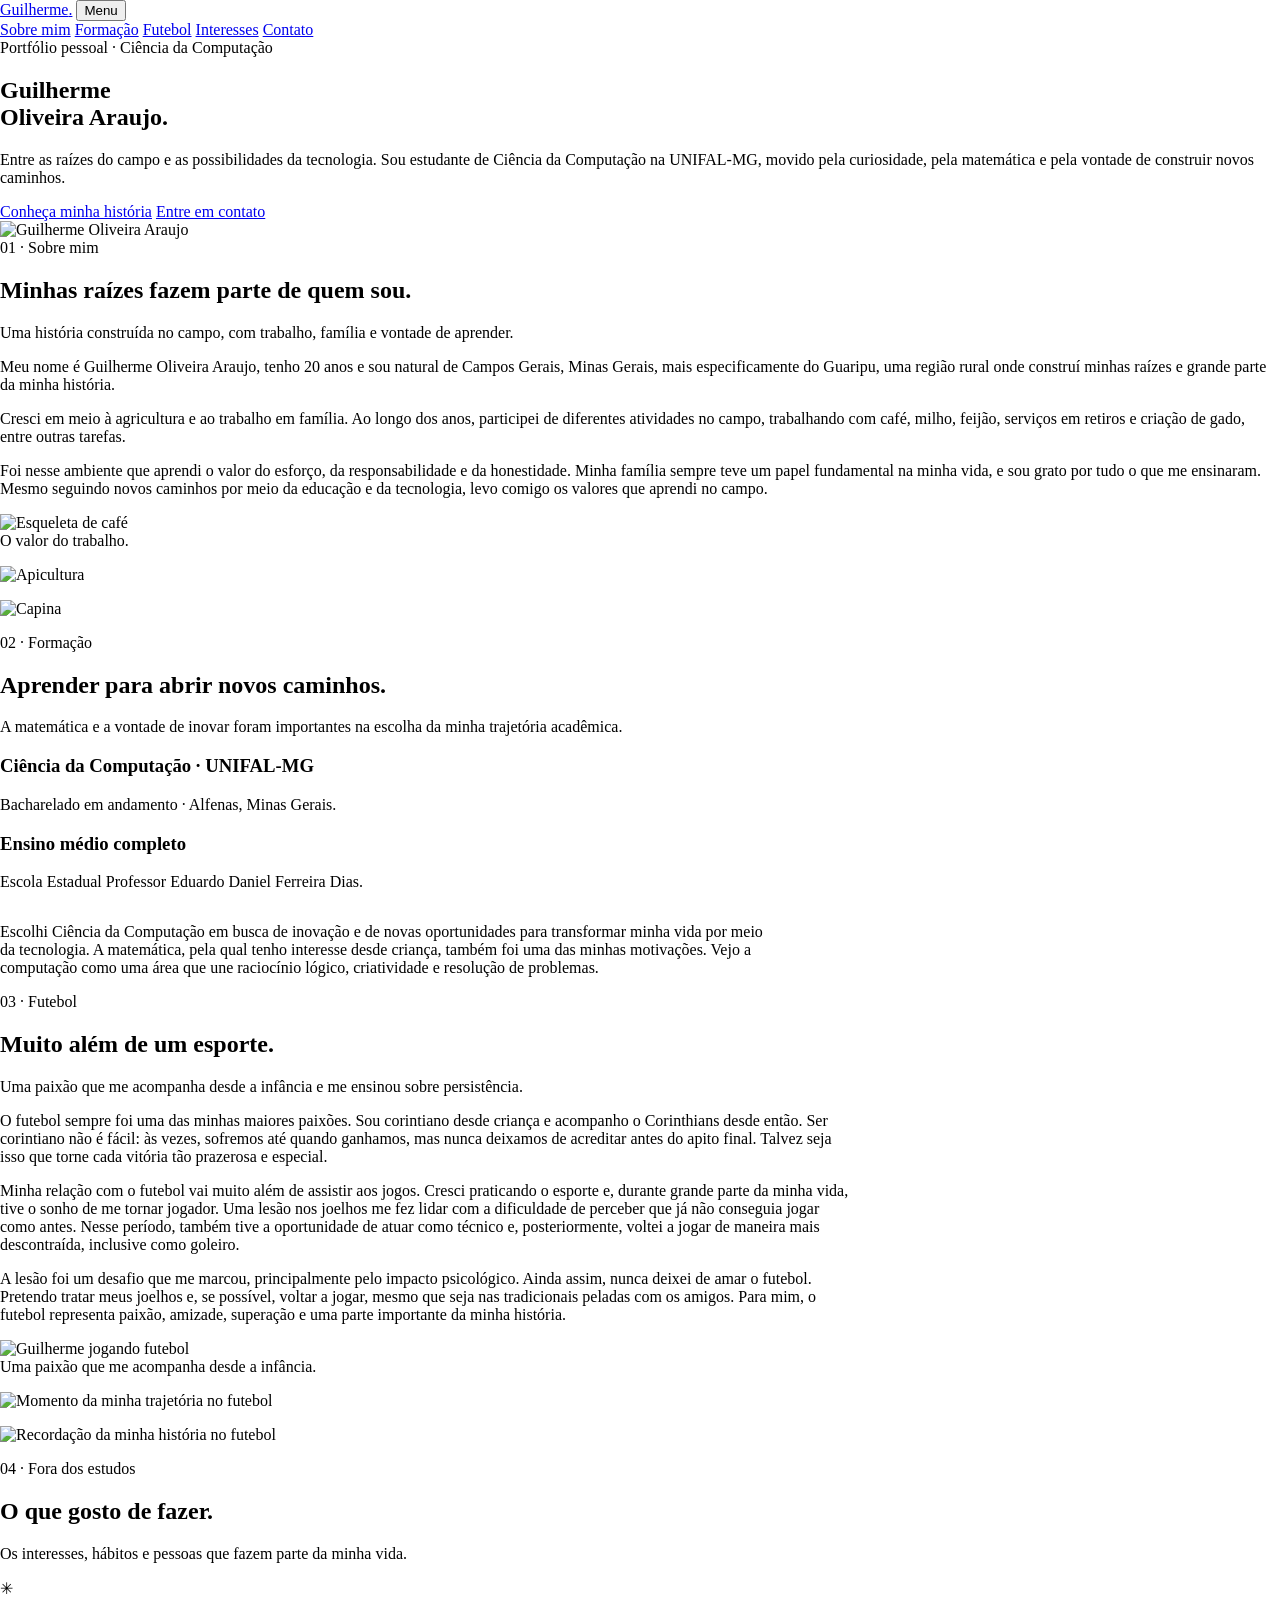
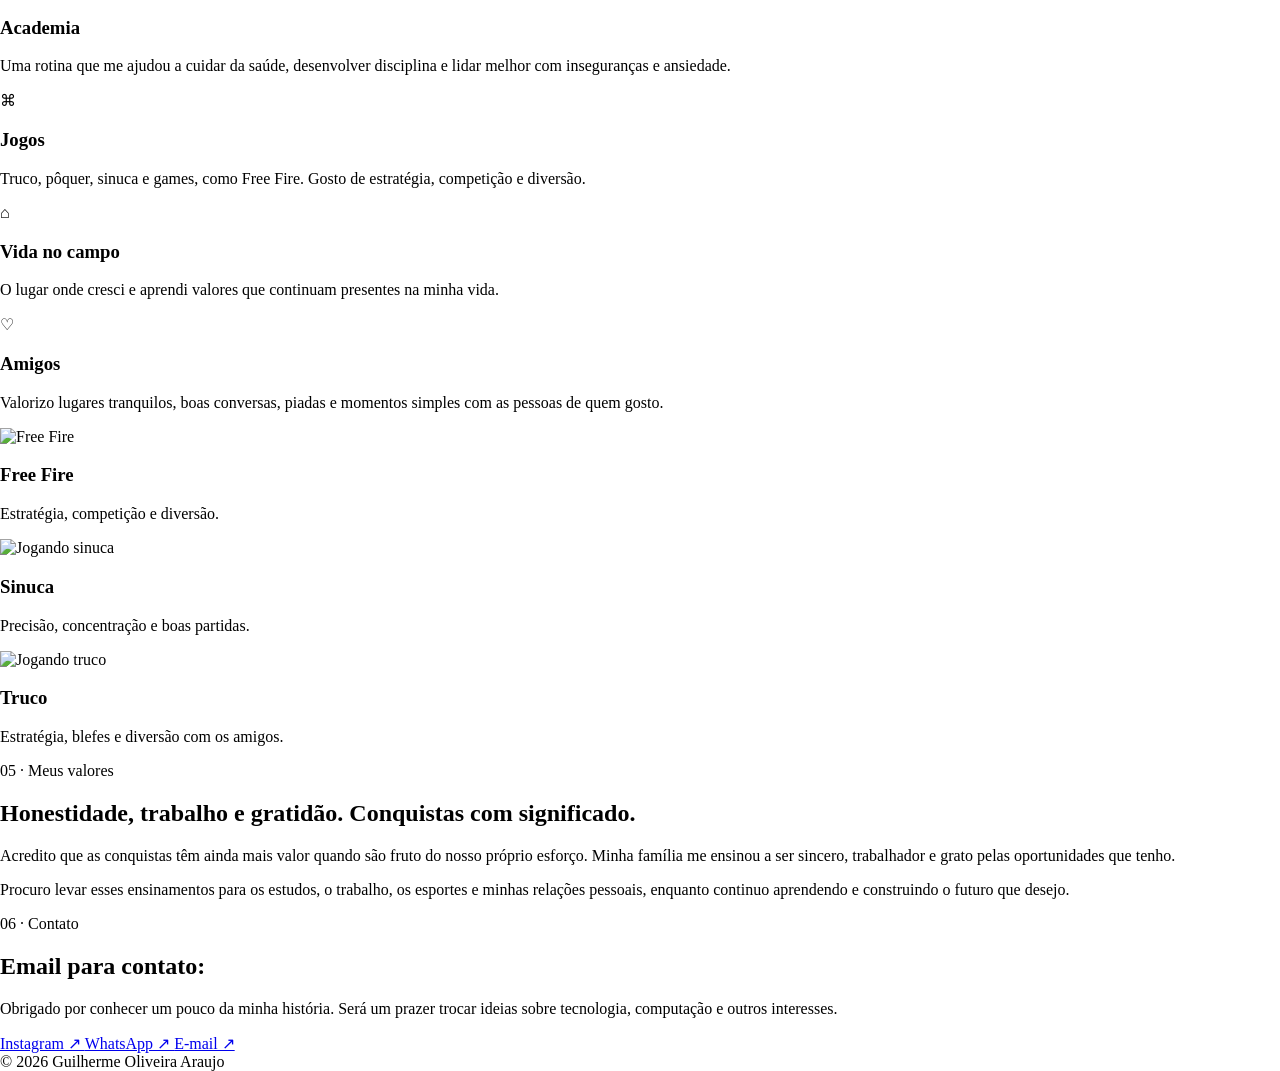
==== commit 4dbd7521: "Corrige caminhos dos arquivos do site" ====
--- a/index.html
+++ b/index.html
@@ -40,7 +40,7 @@
 /*# sourceURL=global-styles-inline-css */
 </style>
 
-<link rel="stylesheet" id="guilherme-portfolio-style-css" href="/wp-content/themes/guia-portfolio-elegante/style.css?ver=1.0.0" media="all">
+<link rel="stylesheet" id="guilherme-portfolio-style-css" href="/guilherme-oliveira-araujo/wp-content/themes/guia-portfolio-elegante/style.css?ver=1.0.0" media="all">
 <link rel="EditURI" type="application/rsd+xml" title="RSD" href="/xmlrpc.php?rsd">
 <meta name="generator" content="WordPress 7.1.3">
 </head>
@@ -72,7 +72,7 @@
         </div>
       </div>
       <div class="hero-card">
-    <img class="hero-photo" src="/wp-content/uploads/2026/10/WhatsApp-Image-2026-10-23-at-17.49.17-scaled.jpeg" alt="Guilherme Oliveira Araujo">
+    <img class="hero-photo" src="/guilherme-oliveira-araujo/wp-content/uploads/2026/10/WhatsApp-Image-2026-10-23-at-17.49.17-scaled.jpeg" alt="Guilherme Oliveira Araujo">
 </div>
   </div></section>
 
@@ -92,16 +92,16 @@
     <div class="container">
     <div class="field-gallery">
         <figure class="field-photo field-photo-main">
-            <img src="/wp-content/uploads/2026/10/WhatsApp-Image-2026-10-23-at-18.20.45.jpeg" alt="Esqueleta de café">
+            <img src="/guilherme-oliveira-araujo/wp-content/uploads/2026/10/WhatsApp-Image-2026-10-23-at-18.20.45.jpeg" alt="Esqueleta de café">
             <figcaption>O valor do trabalho.</figcaption>
         </figure>
 
         <figure class="field-photo">
-            <img src="/wp-content/uploads/2026/10/WhatsApp-Image-2026-10-22-at-15.25.161.jpeg" alt="Apicultura">
+            <img src="/guilherme-oliveira-araujo/wp-content/uploads/2026/10/WhatsApp-Image-2026-10-22-at-15.25.161.jpeg" alt="Apicultura">
         </figure>
 
         <figure class="field-photo">
-            <img src="/wp-content/uploads/2026/10/WhatsApp-Image-2026-10-22-at-15.25.15.jpeg" alt="Capina">
+            <img src="/guilherme-oliveira-araujo/wp-content/uploads/2026/10/WhatsApp-Image-2026-10-22-at-15.25.15.jpeg" alt="Capina">
         </figure>
     </div>
 </div>
@@ -144,16 +144,16 @@
       </div>
       <div class="football-gallery">
     <figure class="football-photo football-photo-main">
-        <img src="/wp-content/uploads/2026/10/WhatsApp-Image-2026-10-22-at-15.26.08.jpeg" alt="Guilherme jogando futebol">
+        <img src="/guilherme-oliveira-araujo/wp-content/uploads/2026/10/WhatsApp-Image-2026-10-22-at-15.26.08.jpeg" alt="Guilherme jogando futebol">
         <figcaption>Uma paixão que me acompanha desde a infância.</figcaption>
     </figure>
 
     <figure class="football-photo">
-        <img src="/wp-content/uploads/2026/10/WhatsApp-Image-2026-10-22-at-15.25.151.jpeg" alt="Momento da minha trajetória no futebol">
+        <img src="/guilherme-oliveira-araujo/wp-content/uploads/2026/10/WhatsApp-Image-2026-10-22-at-15.25.151.jpeg" alt="Momento da minha trajetória no futebol">
     </figure>
 
     <figure class="football-photo">
-        <img src="/wp-content/uploads/2026/10/WhatsApp-Image-2026-10-22-at-15.25.46.jpeg" alt="Recordação da minha história no futebol">
+        <img src="/guilherme-oliveira-araujo/wp-content/uploads/2026/10/WhatsApp-Image-2026-10-22-at-15.25.46.jpeg" alt="Recordação da minha história no futebol">
     </figure>
 </div>
     </div>
@@ -175,7 +175,7 @@
       <div class="hobbies-gallery">
 
     <article class="hobby-photo">
-        <img src="/wp-content/uploads/2026/10/Free_fire_battlegrounds.jpeg" alt="Free Fire">
+        <img src="/guilherme-oliveira-araujo/wp-content/uploads/2026/10/Free_fire_battlegrounds.jpeg" alt="Free Fire">
         <div class="hobby-overlay">
             <h3>Free Fire</h3>
             <p>Estratégia, competição e diversão.</p>
@@ -183,7 +183,7 @@
     </article>
 
     <article class="hobby-photo">
-        <img src="/wp-content/uploads/2026/10/WhatsApp-Image-2026-10-22-at-15.25.17.jpeg" alt="Jogando sinuca">
+        <img src="/guilherme-oliveira-araujo/wp-content/uploads/2026/10/WhatsApp-Image-2026-10-22-at-15.25.17.jpeg" alt="Jogando sinuca">
         <div class="hobby-overlay">
             <h3>Sinuca</h3>
             <p>Precisão, concentração e boas partidas.</p>
@@ -191,7 +191,7 @@
     </article>
 
     <article class="hobby-photo">
-        <img src="/wp-content/uploads/2026/10/WhatsApp-Image-2026-10-22-at-15.25.12.jpeg" alt="Jogando truco">
+        <img src="/guilherme-oliveira-araujo/wp-content/uploads/2026/10/WhatsApp-Image-2026-10-22-at-15.25.12.jpeg" alt="Jogando truco">
         <div class="hobby-overlay">
             <h3>Truco</h3>
             <p>Estratégia, blefes e diversão com os amigos.</p>
@@ -249,9 +249,9 @@
   </div>
 </footer>
 <script type="speculationrules">
-{"prefetch":[{"source":"document","where":{"and":[{"href_matches":"/*"},{"not":{"href_matches":["/wp-*.php","/wp-admin/*","/wp-content/uploads/*","/wp-content/*","/wp-content/plugins/*","/wp-content/themes/guia-portfolio-elegante/*","/*\\?(.+)"]}},{"not":{"selector_matches":"a[rel~=\"nofollow\"]"}},{"not":{"selector_matches":".no-prefetch, .no-prefetch a"}}]},"eagerness":"conservative"}]}
+{"prefetch":[{"source":"document","where":{"and":[{"href_matches":"/*"},{"not":{"href_matches":["/wp-*.php","/wp-admin/*","/guilherme-oliveira-araujo/wp-content/uploads/*","/guilherme-oliveira-araujo/wp-content/*","/guilherme-oliveira-araujo/wp-content/plugins/*","/guilherme-oliveira-araujo/wp-content/themes/guia-portfolio-elegante/*","/*\\?(.+)"]}},{"not":{"selector_matches":"a[rel~=\"nofollow\"]"}},{"not":{"selector_matches":".no-prefetch, .no-prefetch a"}}]},"eagerness":"conservative"}]}
 </script>
-<script id="guilherme-portfolio-script-js" src="/wp-content/themes/guia-portfolio-elegante/script.js?ver=1.0.0"></script>
+<script id="guilherme-portfolio-script-js" src="/guilherme-oliveira-araujo/wp-content/themes/guia-portfolio-elegante/script.js?ver=1.0.0"></script>
 <script id="wp-emoji-settings" type="application/json">
 {"baseUrl":"https://s.w.org/images/core/emoji/17.0.2/72x72/","ext":".png","svgUrl":"https://s.w.org/images/core/emoji/17.0.2/svg/","svgExt":".svg","source":{"concatemoji":"/wp-includes/js/wp-emoji-release.min.js?ver=7.1.3"}}
 </script>
